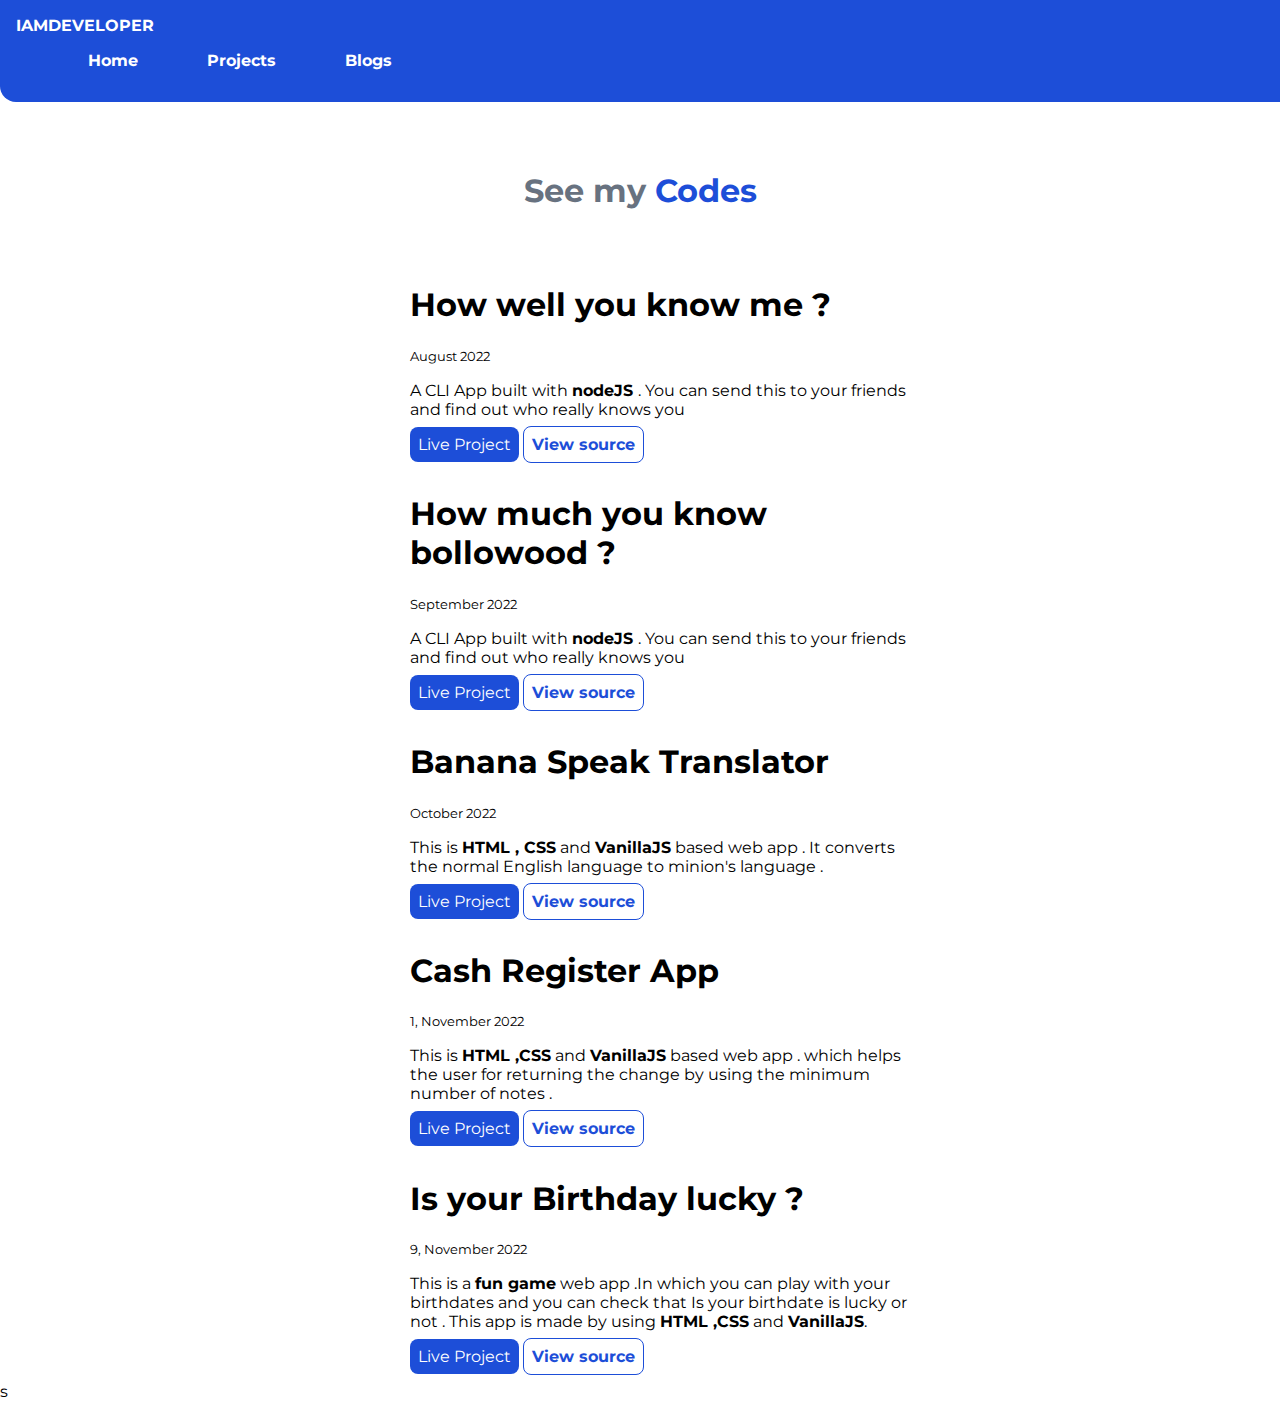
==== projects.html @ 6f053b3e "added 2 more projects" ====
<!DOCTYPE html>
<html lang="en">
<head>
    <meta charset="UTF-8">
    <meta http-equiv="X-UA-Compatible" content="IE=edge">
    <meta name="viewport" content="width=device-width, initial-scale=1.0">
    <link rel="stylesheet" href="/styles.css">
    <title>projects | adarsh balika </title>
</head>
<body>
    <nav class="navigation">
        <div class="nav-brand">IAMDEVELOPER</div>
        <ul class="List-non-bulleted nav pills">
            <li class="list-inline">
                <a class = "nav " href="\">Home</a>
            </li >
    
            <li class="list-inline">
                <a class = "nav link-active" href="/projects.html">Projects</a>
            </li >
    
            <li class="list-inline">
                <a class = "nav"  href="/blogs.html">Blogs</a>
            </li >
        </ul>
    </nav>
    

    <header class="hero">
        <h1 class="hero-heading">See my <span class="hero-highlight"> Codes </span></h1>
        </header>

        <ul class="List-non-bulleted">
            <li>
                <div class="container container-center">
                    <h1> How well you know me ? </h1>
                    <small> August 2022</small>
                    <p>A CLI App built with <strong> nodeJS </strong>. You can send this to your friends and find out who really knows you </p>
                    <a  class= "link primary-link" href="https://replit.com/@SangeetaKurmi/friend-quiz2#index.js">Live Project</a>
                    <a  class= "link secondary-link" href="https://github.com/1145308/friend-quiz2"> View source </a>
                </div>
            </li>
                 <br>
            <li>
                <div class="container container-center">
                    <h1> How much you know bollowood ? </h1>
                    <small> September 2022</small>
                    <p>A CLI App built with <strong> nodeJS </strong>. You can send this to your friends and find out who really knows you </p>
                    <a  class= "link primary-link" href="https://replit.com/@SangeetaKurmi/My-quiz#index.js">Live Project</a>
                    <a  class= "link secondary-link" href="https://github.com/1145308/My-quiz"> View source </a>
                </div>
            </li>
            <br>
            
            <li>
                <div class="container container-center">
                    <h1> Banana Speak Translator </h1>
                    <small> October 2022</small>
                    <p> This is <strong>HTML , CSS</strong> and <strong>VanillaJS</strong> based web
                     app . It converts the normal English language to minion's language .</p>
                    <a  class= "link primary-link" href="https://bananna-speak.netlify.app/">Live Project</a>
                    <a  class= "link secondary-link" href="https://github.com/1145308/Banana-speak"> View source </a>

                </div>
            </li>
            <br>

            <li>
                <div class="container container-center">
                    <h1> Cash Register App </h1>
                    <small> 1, November 2022</small>
                    <p>This is <strong>HTML ,CSS</strong> and <strong>VanillaJS</strong> based web app . 
                     which helps the user for returning the change by using the minimum number of notes . </p>
                    <a  class= "link primary-link" href="https://mark10-cash-register-site.netlify.app/">Live Project</a>
                    <a  class= "link secondary-link" href="https://github.com/1145308/cash-register"> View source </a>

                </div>
            </li>
            <br>

            <li>
                <div class="container container-center">
                    <h1> Is your Birthday lucky ? </h1>
                    <small>9, November 2022</small>
                    <p> This is a <strong>fun game</strong> web app .In which you can play with your 
                        birthdates and you can check that Is your birthdate is lucky or not .
                        This app is made by using <strong>HTML ,CSS</strong> and <strong>VanillaJS</strong>.</p>
                    <a  class= "link primary-link" href="https://mark-11-fun-game.netlify.app/">Live Project</a>
                    <a  class= "link secondary-link" href="https://github.com/1145308/mark-11-funGame"> View source </a>

                </div>
            </li>
            


            

            </ul>
</body>s
</html>
---- styles.css ----
/* body{
    color: black;
} */

@import url('https://fonts.googleapis.com/css2?family=Montserrat:ital,wght@1,400;1,700&display=swap');

body {
    font-family: 'Montserrat', sans-serif;
    margin: 0px;
}

:root{
   --primary-color: #1d4ed8;
   --grey-color : #687280;

}

hr{
    margin: 2rem 0rem;
}

/* @Container */

.container{
    padding-left: 1rem ;
    padding-right: 1rem;
}

.container-center{
    margin: auto;
    max-width: 500px;
}


/* @Links */

.link {
    padding: 0.5rem;
    text-decoration: none;
}

.primary-link{
    background-color:  var(--primary-color);
    border-radius: 0.5rem;
    color: white;

}

.secondary-link{
    color: var(--primary-color);
    border-radius: 0.5rem ;
    border: 1px solid var(--primary-color);
    font-weight: bolder;
}

/* @Lists */

.List-non-bulleted{

    list-style: none;

}

.list-inline{
    display: inline;
    padding: 2rem ;
    color: #1d4ed8;
}

/* Navigation */

.navigation {
    background-color: var(--primary-color);
    color: white;
    padding: 1rem;
    border-bottom-left-radius: 1rem;
}

.nav-brand{
    font-weight: bold;
}

/* .navigation .nav pills{
 text-align: right;
} */

.navigation .nav{
    text-decoration: none;
    color: white;
    font-weight: bold;
    
}

/* image */

.hero{
    
    padding: 2rem;
}
.hero-img{
    max-width: 450px;
    display: block;
    margin: auto;
    
}

.hero .hero-heading{
    text-align: center;
    padding-top: 1rem;
    color: var(--grey-color)
    
}

.hero-heading .hero-highlight{
color: var(--primary-color);
}

/* section */

.section{
    padding: 2rem;
}

.section h2{
    text-align: center;
}

.sect{
    background-color: #faf7f2;
}

/* footer */

.footer{
    background-color: var(--primary-color);
    padding: 2rem 1rem;
    text-align: center;
    color: white;
    border-top-right-radius: 1rem;
}

.footer .link{
    color: white;
}

.footer ul{
    padding-inline-start: 0px;
}
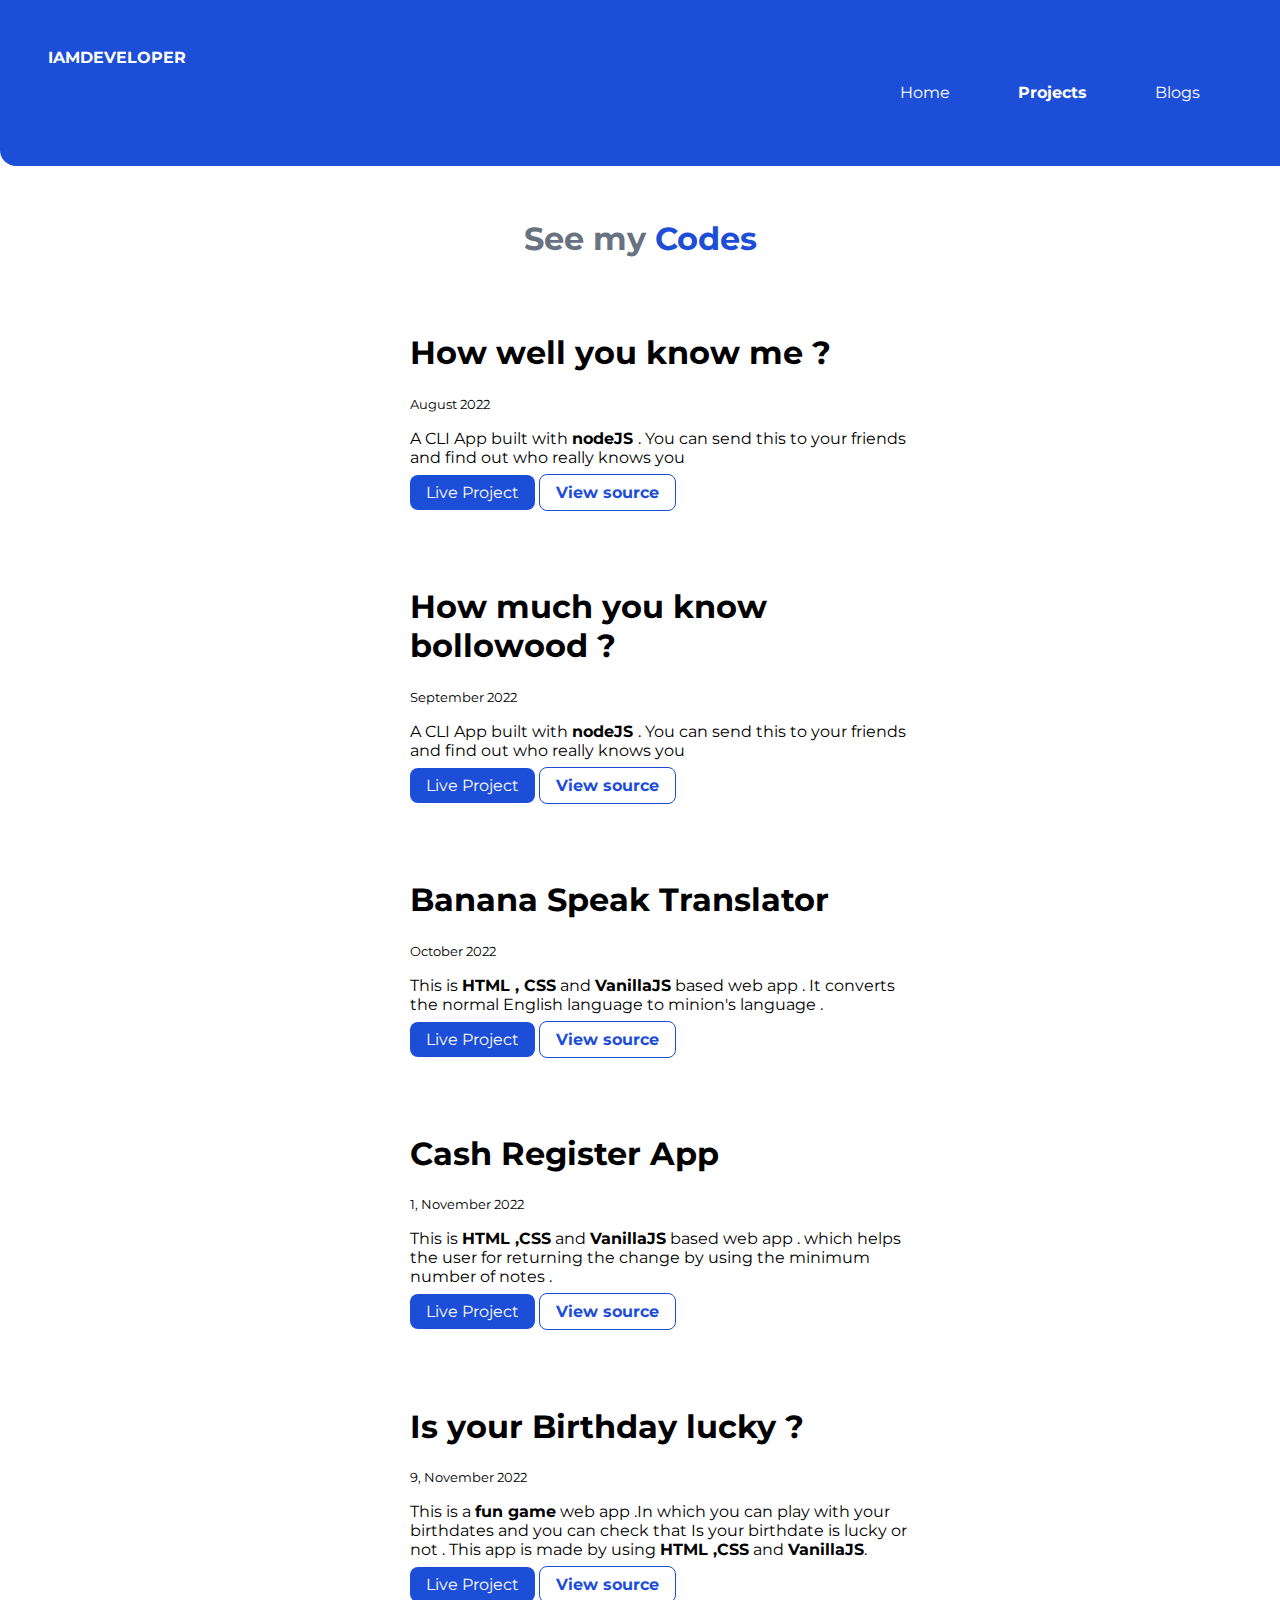
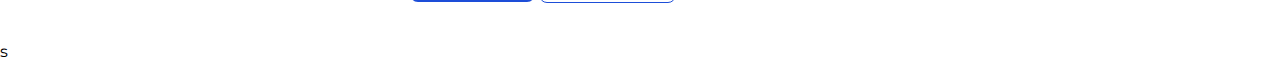
==== commit ace8c0d1: "fixed some changes" ====
--- a/projects.html
+++ b/projects.html
@@ -40,7 +40,7 @@
                     <a  class= "link secondary-link" href="https://github.com/1145308/friend-quiz2"> View source </a>
                 </div>
             </li>
-                 <br>
+                 
             <li>
                 <div class="container container-center">
                     <h1> How much you know bollowood ? </h1>
@@ -50,7 +50,7 @@
                     <a  class= "link secondary-link" href="https://github.com/1145308/My-quiz"> View source </a>
                 </div>
             </li>
-            <br>
+            
             
             <li>
                 <div class="container container-center">
@@ -63,7 +63,7 @@
 
                 </div>
             </li>
-            <br>
+            
 
             <li>
                 <div class="container container-center">
@@ -76,7 +76,7 @@
 
                 </div>
             </li>
-            <br>
+            
 
             <li>
                 <div class="container container-center">
--- a/styles.css
+++ b/styles.css
@@ -24,6 +24,8 @@
 .container{
     padding-left: 1rem ;
     padding-right: 1rem;
+    padding: 2rem;
+    
 }
 
 .container-center{
@@ -31,12 +33,18 @@
     max-width: 500px;
 }
 
+.text{
+text-align: center;
+}
 
 /* @Links */
 
 .link {
-    padding: 0.5rem;
+    padding: 0.5rem 1rem;
     text-decoration: none;
+    /* margin-top: 1rem;
+    margin-bottom: 1rem; */
+        
 }
 
 .primary-link{
@@ -72,7 +80,7 @@
 .navigation {
     background-color: var(--primary-color);
     color: white;
-    padding: 1rem;
+    padding: 3rem;
     border-bottom-left-radius: 1rem;
 }
 
@@ -80,22 +88,23 @@
     font-weight: bold;
 }
 
-/* .navigation .nav pills{
+.navigation .nav {
  text-align: right;
-} */
+ text-decoration: none;
+ color: white;
+ 
+ 
+}
 
-.navigation .nav{
-    text-decoration: none;
-    color: white;
-    font-weight: bold;
-    
+.navigation .link-active{
+font-weight: bold;
 }
 
 /* image */
 
 .hero{
-    
-    padding: 2rem;
+    /* padding: 1rem; */
+    padding-top: 1rem;
 }
 .hero-img{
     max-width: 450px;
@@ -118,7 +127,8 @@
 /* section */
 
 .section{
-    padding: 2rem;
+    padding: 3rem;
+    
 }
 
 .section h2{
@@ -126,7 +136,7 @@
 }
 
 .sect{
-    background-color: #faf7f2;
+    background-color: #ececea;
 }
 
 /* footer */
@@ -142,6 +152,11 @@
 .footer .link{
     color: white;
 }
+.footer .footer-header{
+    font-weight: bold;
+    font-size: large;
+    color: #faf7f2;
+ }
 
 .footer ul{
     padding-inline-start: 0px;
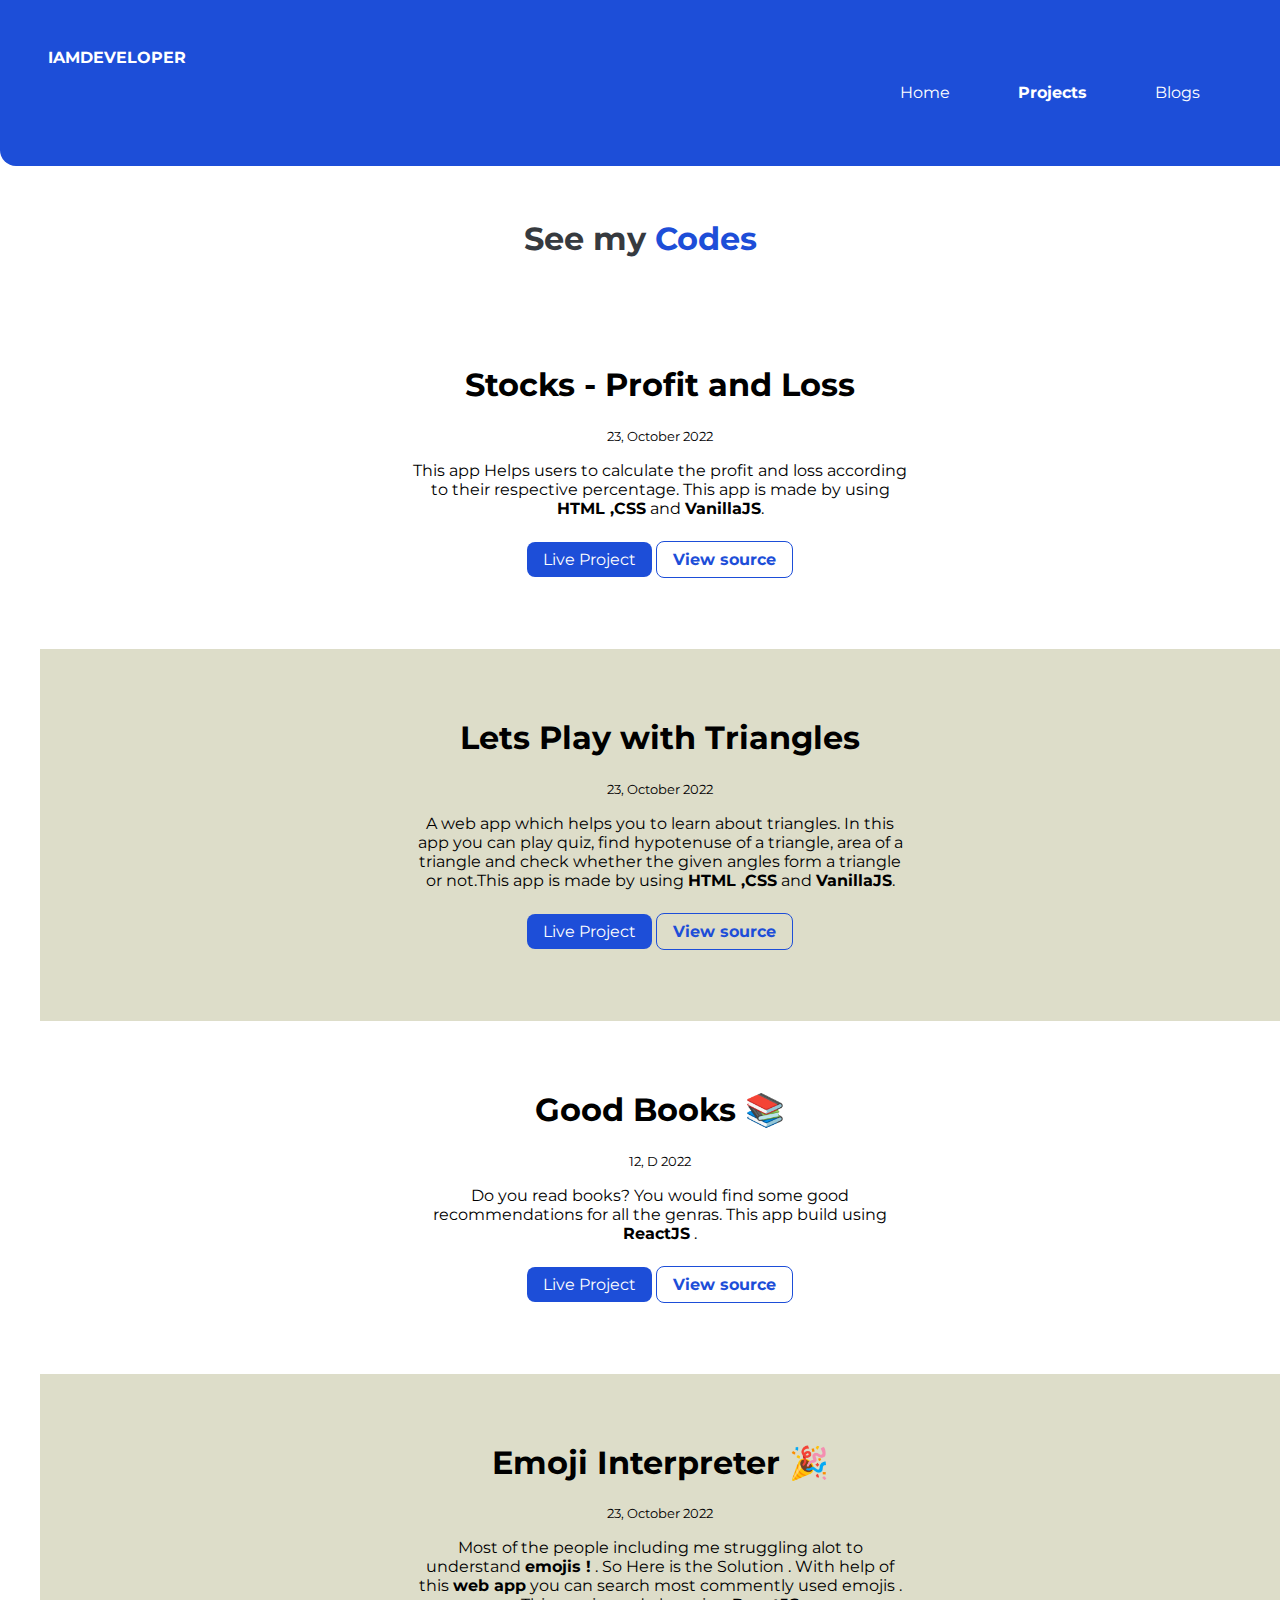
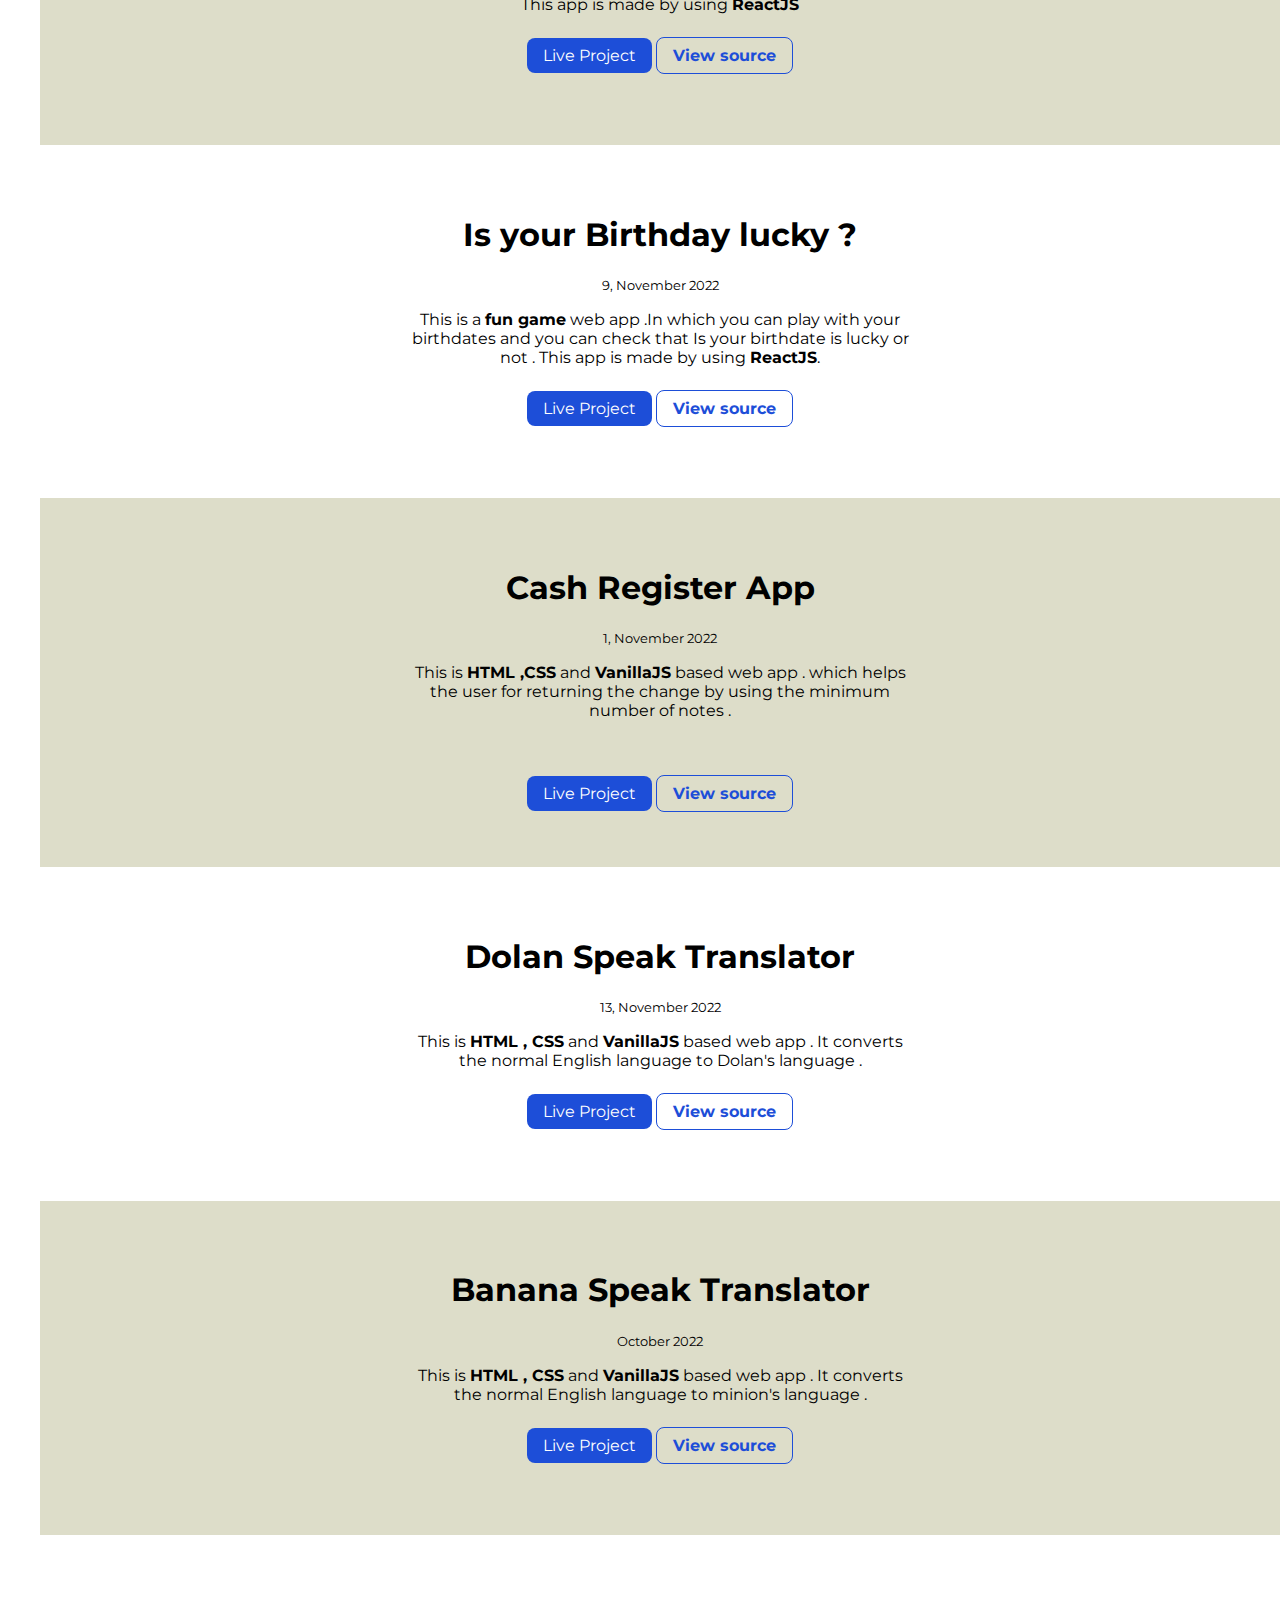
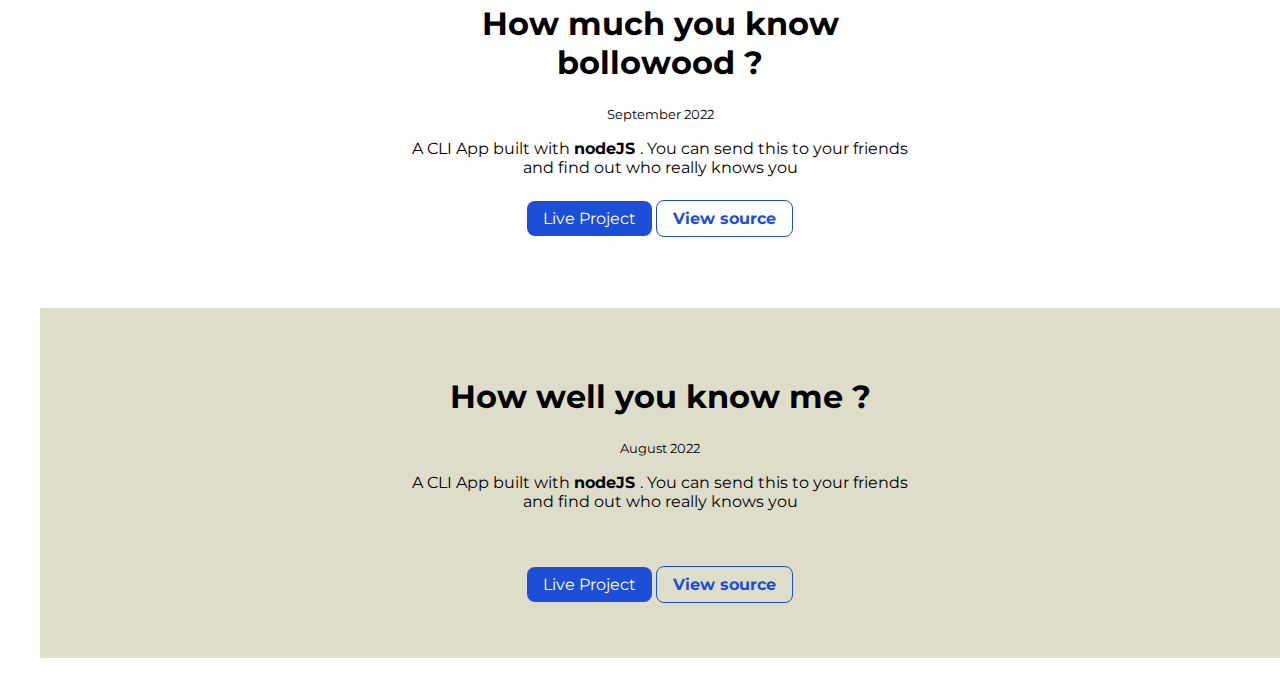
==== commit 36186f99: "added new projects" ====
--- a/projects.html
+++ b/projects.html
@@ -28,73 +28,142 @@
 
     <header class="hero">
         <h1 class="hero-heading">See my <span class="hero-highlight"> Codes </span></h1>
-        </header>
+    </header>
 
-        <ul class="List-non-bulleted">
-            <li>
-                <div class="container container-center">
-                    <h1> How well you know me ? </h1>
-                    <small> August 2022</small>
-                    <p>A CLI App built with <strong> nodeJS </strong>. You can send this to your friends and find out who really knows you </p>
-                    <a  class= "link primary-link" href="https://replit.com/@SangeetaKurmi/friend-quiz2#index.js">Live Project</a>
-                    <a  class= "link secondary-link" href="https://github.com/1145308/friend-quiz2"> View source </a>
+        <ul  class="List-non-bulleted hero">
+            
+            <li class="section ">
+                <div id="box" class="container container-center">
+                    <h1>Stocks - Profit and Loss</h1>
+                    <small>23, October 2022</small>
+                    <p>This app Helps users to calculate the profit and loss according to their respective percentage. 
+                    This app is made by using <strong>HTML ,CSS</strong> and <strong>VanillaJS</strong>.</p>
+                    <p id="link-box">
+                    <a  class= "link primary-link" href="https://stocks-loss-gain.netlify.app/">Live Project</a>
+                    <a  class= "link secondary-link" href="https://github.com/1145308/mark-14-Profit-Loss"> View source </a>
+                </p>
+                </div>
+            </li>  
+
+            <li class="section sect">
+                <div id="box" class="container container-center">
+                    <h1> Lets Play with Triangles </h1>
+                    <small>23, October 2022</small>
+                    <p> A web app which helps you to learn about triangles. In this app you can play quiz, find hypotenuse of a triangle, 
+                        area of a triangle and check whether the given angles form a triangle or not.This app is made by using 
+                        <strong>HTML ,CSS</strong> and <strong>VanillaJS</strong>.</p>
+                    <p id="link-box">
+                    <a  class= "link primary-link" href="https://stocks-loss-gain.netlify.app/">Live Project</a>
+                    <a  class= "link secondary-link" href="https://github.com/1145308/mark-14-Profit-Loss"> View source </a>
+                    </p>
+
+                </div>
+            </li>  
+
+            <li class="section ">
+                <div id="box" class="container container-center">
+                    <h1> Good Books 📚 </h1>
+                    <small>12, D 2022</small>
+                    <p>Do you read books? You would find some good recommendations for all the genras. This app build using <strong>ReactJS</strong> .
+                    <p id="link-box">
+                    <a  class= "link primary-link" href="https://vkr1uz.csb.app/">Live Project</a>
+                    <a  class= "link secondary-link" href="https://github.com/1145308/mark-9-GoodBooks"> View source </a>
+                </p>
+                </div>
+            </li>  
+
+
+            <li class="section sect">
+                <div id="box" class="container container-center">
+                    <h1> Emoji Interpreter 🎉 </h1>
+                    <small>23, October 2022</small>
+                    <p> Most of the people including me struggling alot to understand <strong>emojis !</strong> . So Here is the Solution .
+                        With help of this <strong>web app</strong> you can search most commently used emojis . This app is made by using <strong>ReactJS</strong> 
+                        <p id="link-box">
+                    <a  class= "link primary-link" href="https://csb-nebq36.netlify.app/">Live Project</a>
+                    <a  class= "link secondary-link" href="\"> View source </a>
+                </p>
+                </div>
+            </li>  
+        
+            <li class="section">
+                <div id="box"  class="container container-center">
+                    <h1> Is your Birthday lucky ? </h1>
+                    <small>9, November 2022</small>
+                    <p> This is a <strong>fun game</strong> web app .In which you can play with your 
+                        birthdates and you can check that Is your birthdate is lucky or not .
+                        This app is made by using <strong>ReactJS</strong>.</p>
+                        <p id="link-box">
+                    <a  class= "link primary-link" href="https://mark-11-fun-game.netlify.app/">Live Project</a>
+                    <a  class= "link secondary-link" href="https://github.com/1145308/mark-11-funGame"> View source </a>
+                </p>
                 </div>
             </li>
-                 
-            <li>
-                <div class="container container-center">
-                    <h1> How much you know bollowood ? </h1>
-                    <small> September 2022</small>
-                    <p>A CLI App built with <strong> nodeJS </strong>. You can send this to your friends and find out who really knows you </p>
-                    <a  class= "link primary-link" href="https://replit.com/@SangeetaKurmi/My-quiz#index.js">Live Project</a>
-                    <a  class= "link secondary-link" href="https://github.com/1145308/My-quiz"> View source </a>
+
+            <li class="section sect">
+                <div id="box" class="container container-center">
+                    <h1> Cash Register App </h1>
+                    <small> 1, November 2022</small>
+                    <p>This is <strong>HTML ,CSS</strong> and <strong>VanillaJS</strong> based web app . 
+                     which helps the user for returning the change by using the minimum number of notes . </p>
+                     <p id="link-box"></p>
+                    <a  class= "link primary-link" href="https://mark10-cash-register-site.netlify.app/">Live Project</a>
+                    <a  class= "link secondary-link" href="https://github.com/1145308/cash-register"> View source </a>
+                </p>
                 </div>
             </li>
-            
-            
-            <li>
-                <div class="container container-center">
+
+
+            <li class="section"> 
+                <div id="box"  class="container container-center ">
+                    <h1> Dolan Speak Translator </h1>
+                    <small>13, November 2022</small>
+                    <p> This is <strong>HTML , CSS</strong> and <strong>VanillaJS</strong> based web
+                     app . It converts the normal English language to Dolan's language .</p>
+                     <p id="link-box">
+                    <a  class= "link primary-link" href="https://mark-7-dolan-translator.netlify.app/">Live Project</a>
+                    <a  class= "link secondary-link" href="https://github.com/1145308/Mark-7-Neogcamp"> View source </a>
+                </p>
+                </div>
+            </li>
+
+            <li class="section sect">
+                <div id="box" class="container container-center">
                     <h1> Banana Speak Translator </h1>
                     <small> October 2022</small>
                     <p> This is <strong>HTML , CSS</strong> and <strong>VanillaJS</strong> based web
                      app . It converts the normal English language to minion's language .</p>
+                     <p id="link-box">
                     <a  class= "link primary-link" href="https://bananna-speak.netlify.app/">Live Project</a>
                     <a  class= "link secondary-link" href="https://github.com/1145308/Banana-speak"> View source </a>
-
+                </p>
                 </div>
             </li>
-            
 
-            <li>
-                <div class="container container-center">
-                    <h1> Cash Register App </h1>
-                    <small> 1, November 2022</small>
-                    <p>This is <strong>HTML ,CSS</strong> and <strong>VanillaJS</strong> based web app . 
-                     which helps the user for returning the change by using the minimum number of notes . </p>
-                    <a  class= "link primary-link" href="https://mark10-cash-register-site.netlify.app/">Live Project</a>
-                    <a  class= "link secondary-link" href="https://github.com/1145308/cash-register"> View source </a>
-
+            <li class="section">
+                <div id="box" class="container container-center ">
+                    <h1 > How much you know bollowood ? </h1>
+                    <small> September 2022</small>
+                    <p>A CLI App built with <strong> nodeJS </strong>. You can send this to your friends and find out who really knows you </p>
+                    <p id="link-box">
+                    <a  class= "link primary-link" href="https://replit.com/@SangeetaKurmi/My-quiz#index.js">Live Project</a>
+                    <a  class= "link secondary-link" href="https://github.com/1145308/My-quiz"> View source </a>
+                </p>
                 </div>
             </li>
-            
-
-            <li>
-                <div class="container container-center">
-                    <h1> Is your Birthday lucky ? </h1>
-                    <small>9, November 2022</small>
-                    <p> This is a <strong>fun game</strong> web app .In which you can play with your 
-                        birthdates and you can check that Is your birthdate is lucky or not .
-                        This app is made by using <strong>HTML ,CSS</strong> and <strong>VanillaJS</strong>.</p>
-                    <a  class= "link primary-link" href="https://mark-11-fun-game.netlify.app/">Live Project</a>
-                    <a  class= "link secondary-link" href="https://github.com/1145308/mark-11-funGame"> View source </a>
-
+        
+            <li class="section sect">
+                <div id="box" class="container container-center ">
+                    <h1> How well you know me ? </h1>
+                    <small> August 2022</small>
+                    <p>A CLI App built with <strong> nodeJS </strong>. You can send this to your friends and find out who really knows you </p>
+                    <p id="link-box"></p>
+                    <a  class= "link primary-link" href="https://replit.com/@SangeetaKurmi/friend-quiz2#index.js">Live Project</a>
+                    <a  class= "link secondary-link" href="https://github.com/1145308/friend-quiz2"> View source </a>
+                </p>
                 </div>
             </li>
-            
-
-
-            
-
+        
             </ul>
-</body>s
+</body>
 </html>--- a/styles.css
+++ b/styles.css
@@ -11,7 +11,7 @@
 
 :root{
    --primary-color: #1d4ed8;
-   --grey-color : #687280;
+   --grey-color : #363a3f;
 
 }
 
@@ -24,17 +24,14 @@
 .container{
     padding-left: 1rem ;
     padding-right: 1rem;
-    padding: 2rem;
+    /* padding: 2rem; */
     
 }
 
 .container-center{
     margin: auto;
     max-width: 500px;
-}
-
-.text{
-text-align: center;
+    text-align: center;
 }
 
 /* @Links */
@@ -60,6 +57,18 @@
     border: 1px solid var(--primary-color);
     font-weight: bolder;
 }
+
+.text{
+    text-align: center;
+    padding: 1rem;
+    /* padding-bottom: 1rem; */
+    }
+
+
+#link-box{
+  padding: 1rem;
+}
+
 
 /* @Lists */
 
@@ -127,7 +136,7 @@
 /* section */
 
 .section{
-    padding: 3rem;
+    padding: 2rem;
     
 }
 
@@ -136,7 +145,8 @@
 }
 
 .sect{
-    background-color: #ececea;
+    background-color: #ddddc9;
+    
 }
 
 /* footer */
@@ -160,4 +170,17 @@
 
 .footer ul{
     padding-inline-start: 0px;
+}
+
+/* project */
+
+#box{
+    padding: 1rem;
+}
+
+
+
+.part{
+    background-color: #ddddc9;
+    max-width: 200%;
 }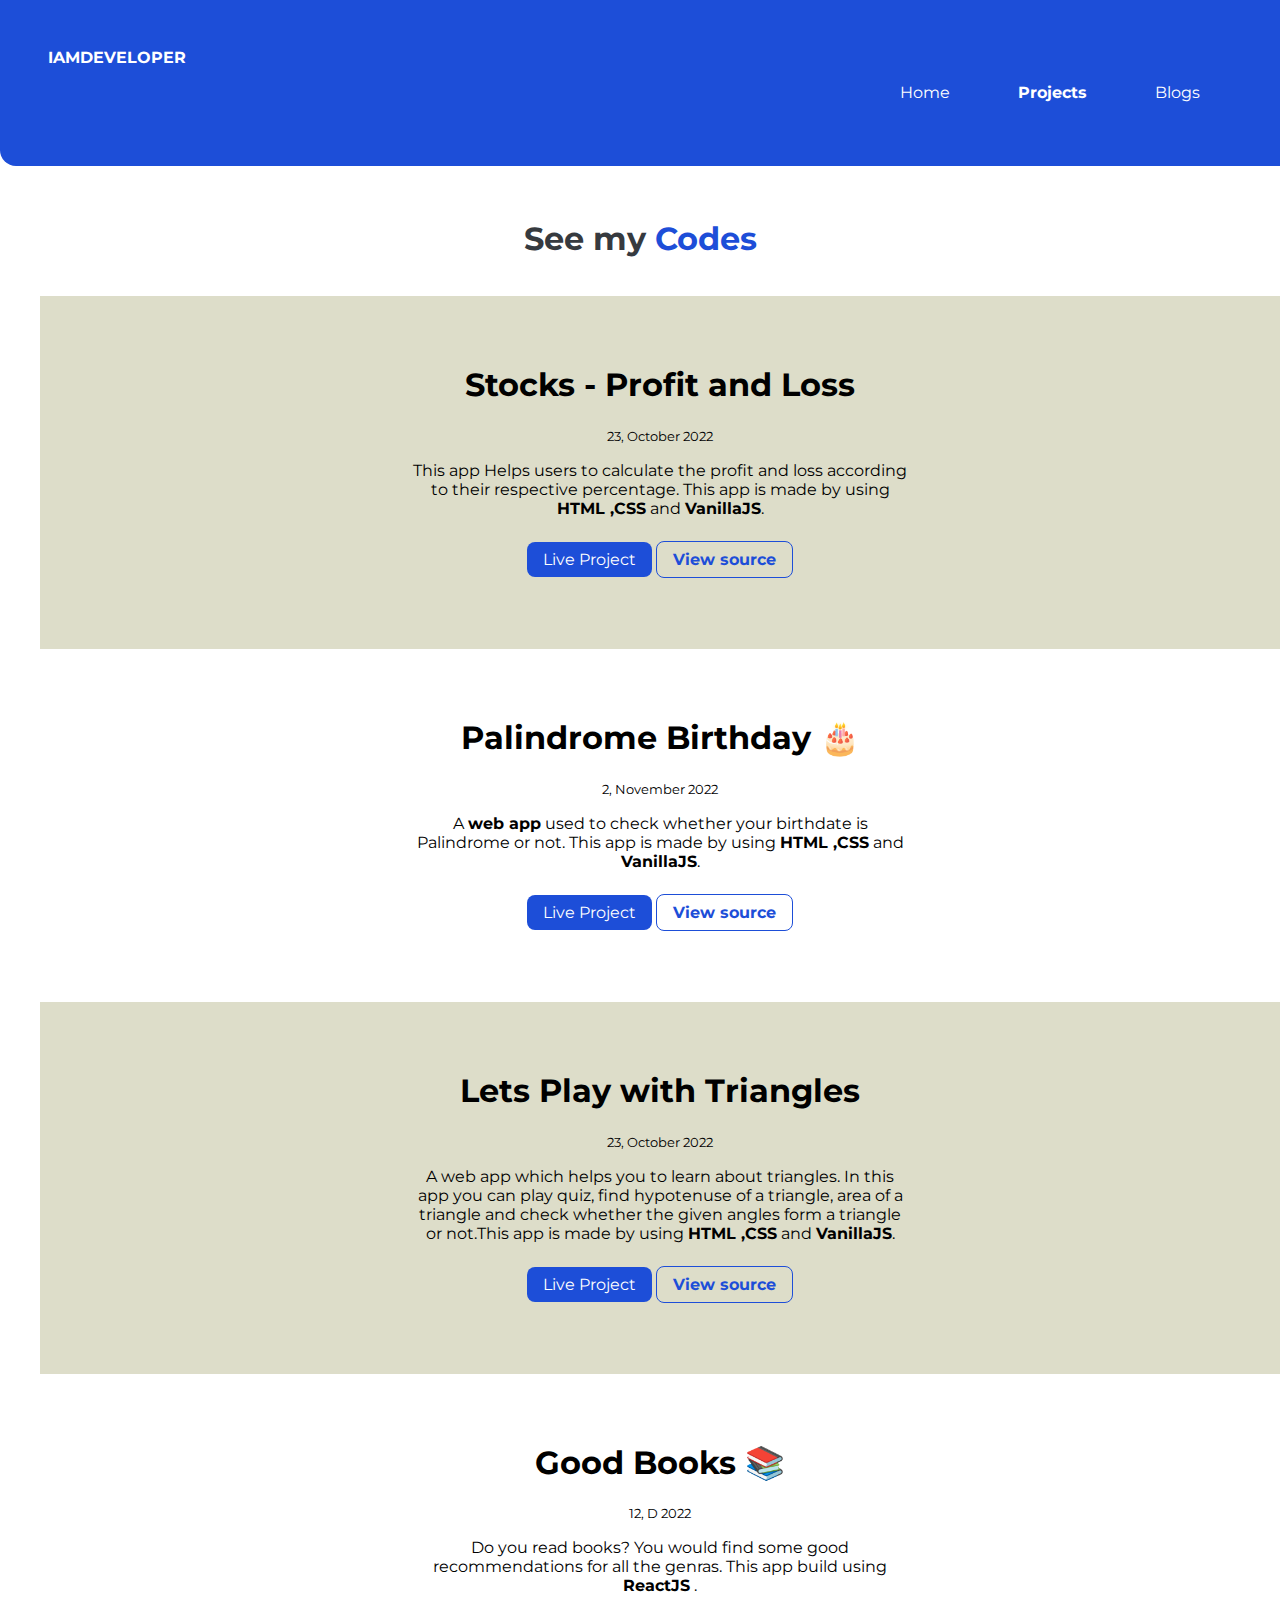
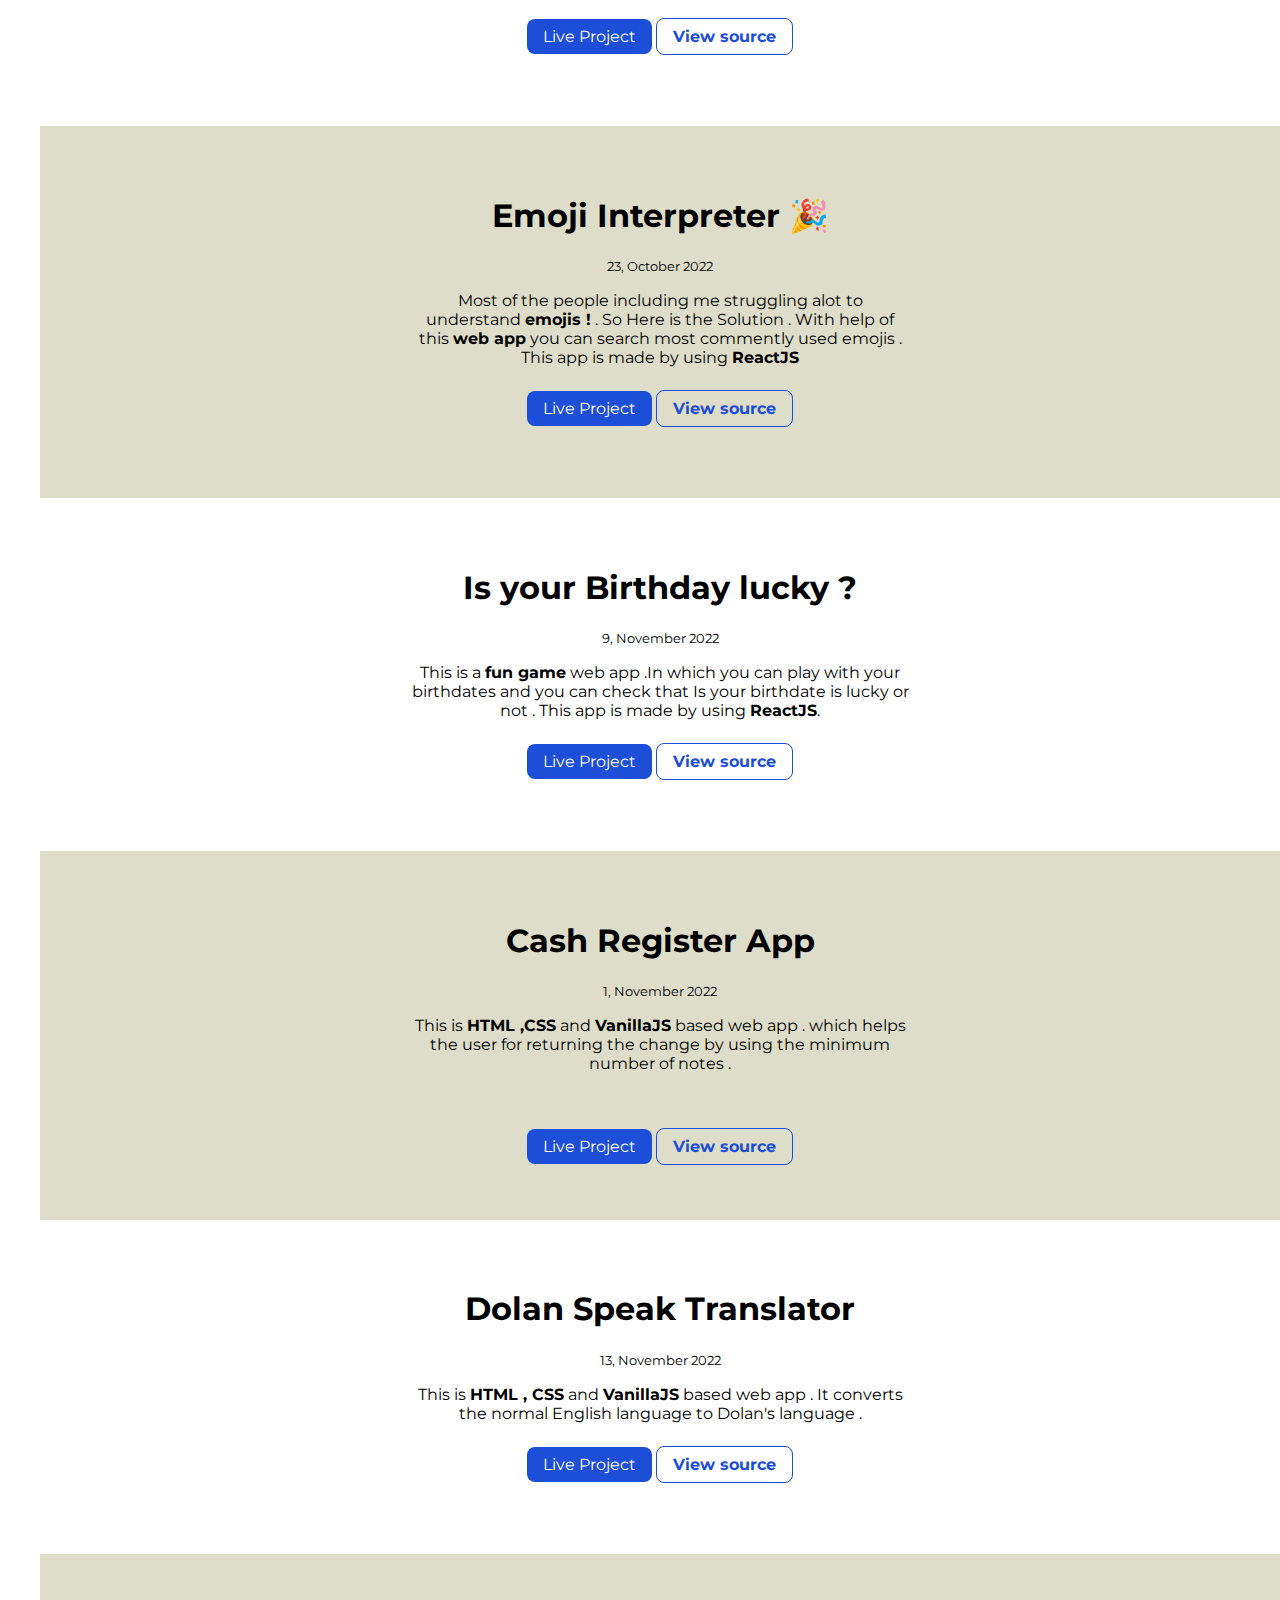
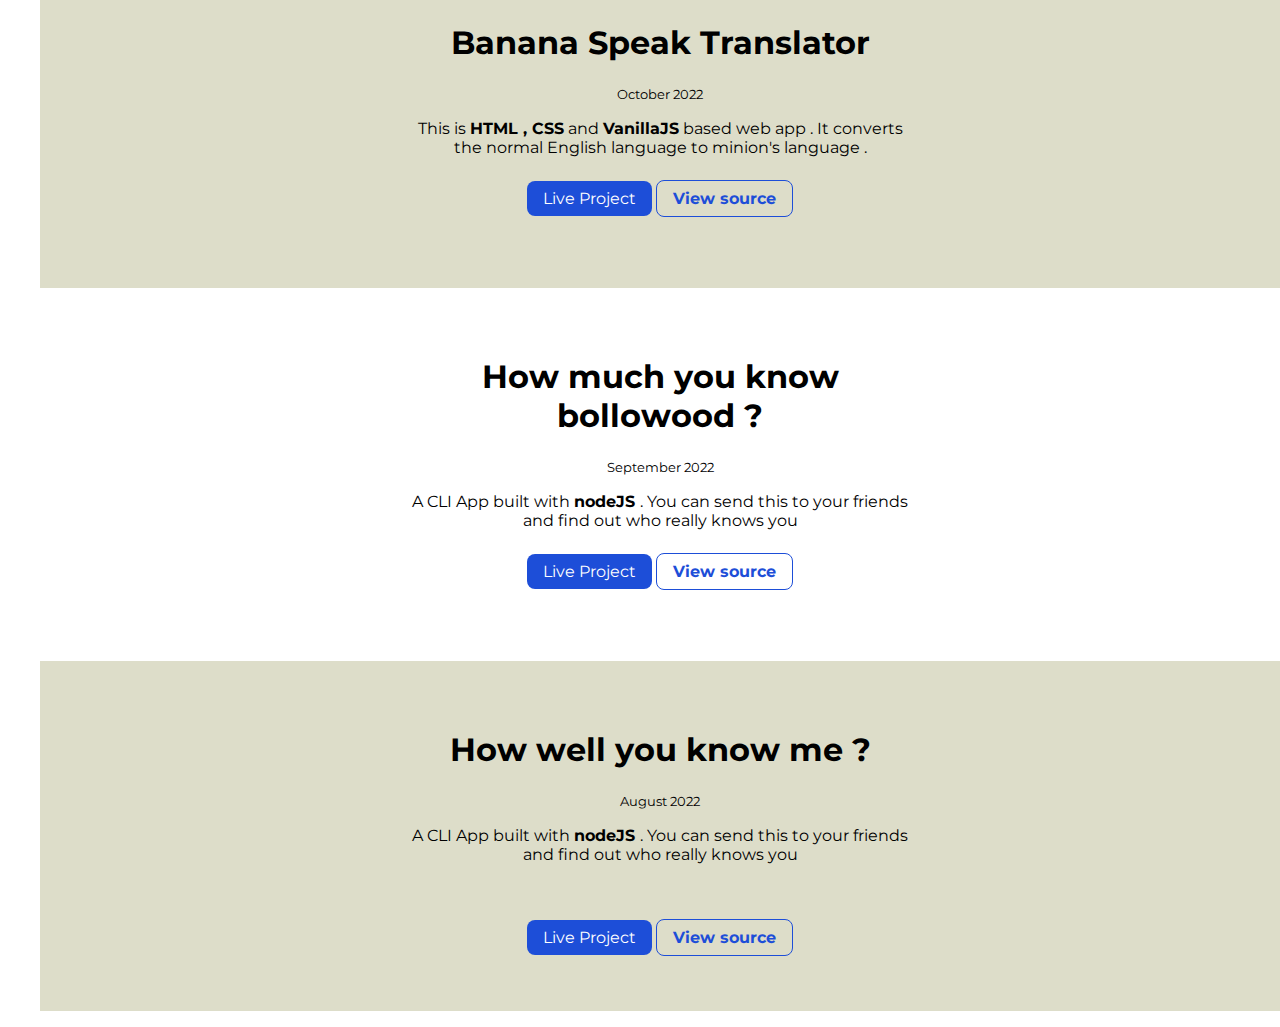
==== commit aa649616: "added more projects" ====
--- a/projects.html
+++ b/projects.html
@@ -32,7 +32,7 @@
 
         <ul  class="List-non-bulleted hero">
             
-            <li class="section ">
+            <li class="section sect">
                 <div id="box" class="container container-center">
                     <h1>Stocks - Profit and Loss</h1>
                     <small>23, October 2022</small>
@@ -45,6 +45,21 @@
                 </div>
             </li>  
 
+
+            <li class="section ">
+                <div id="box" class="container container-center">
+                    <h1>Palindrome Birthday 🎂</h1>
+                    <small>2, November 2022</small>
+                    <p>A <strong>web app</strong> used to check whether your birthdate is Palindrome or not.
+                    This app is made by using <strong>HTML ,CSS</strong> and <strong>VanillaJS</strong>.</p>
+                    <p id="link-box">
+                    <a  class= "link primary-link" href="https://mark-13-palindrome-birthdate.netlify.app/">Live Project</a>
+                    <a  class= "link secondary-link" href="https://github.com/1145308/mark-13-Neogcamp"> View source </a>
+                </p>
+                </div>
+            </li>  
+
+
             <li class="section sect">
                 <div id="box" class="container container-center">
                     <h1> Lets Play with Triangles </h1>
@@ -53,8 +68,8 @@
                         area of a triangle and check whether the given angles form a triangle or not.This app is made by using 
                         <strong>HTML ,CSS</strong> and <strong>VanillaJS</strong>.</p>
                     <p id="link-box">
-                    <a  class= "link primary-link" href="https://stocks-loss-gain.netlify.app/">Live Project</a>
-                    <a  class= "link secondary-link" href="https://github.com/1145308/mark-14-Profit-Loss"> View source </a>
+                    <a  class= "link primary-link" href="https://traingles-mark-12.netlify.app/">Live Project</a>
+                    <a  class= "link secondary-link" href="https://github.com/1145308/mark-12-funWithTriangles"> View source </a>
                     </p>
 
                 </div>
@@ -81,7 +96,7 @@
                         With help of this <strong>web app</strong> you can search most commently used emojis . This app is made by using <strong>ReactJS</strong> 
                         <p id="link-box">
                     <a  class= "link primary-link" href="https://csb-nebq36.netlify.app/">Live Project</a>
-                    <a  class= "link secondary-link" href="\"> View source </a>
+                    <a  class= "link secondary-link" href="https://github.com/1145308/emoji_interpreter-mark-6"> View source </a>
                 </p>
                 </div>
             </li>  
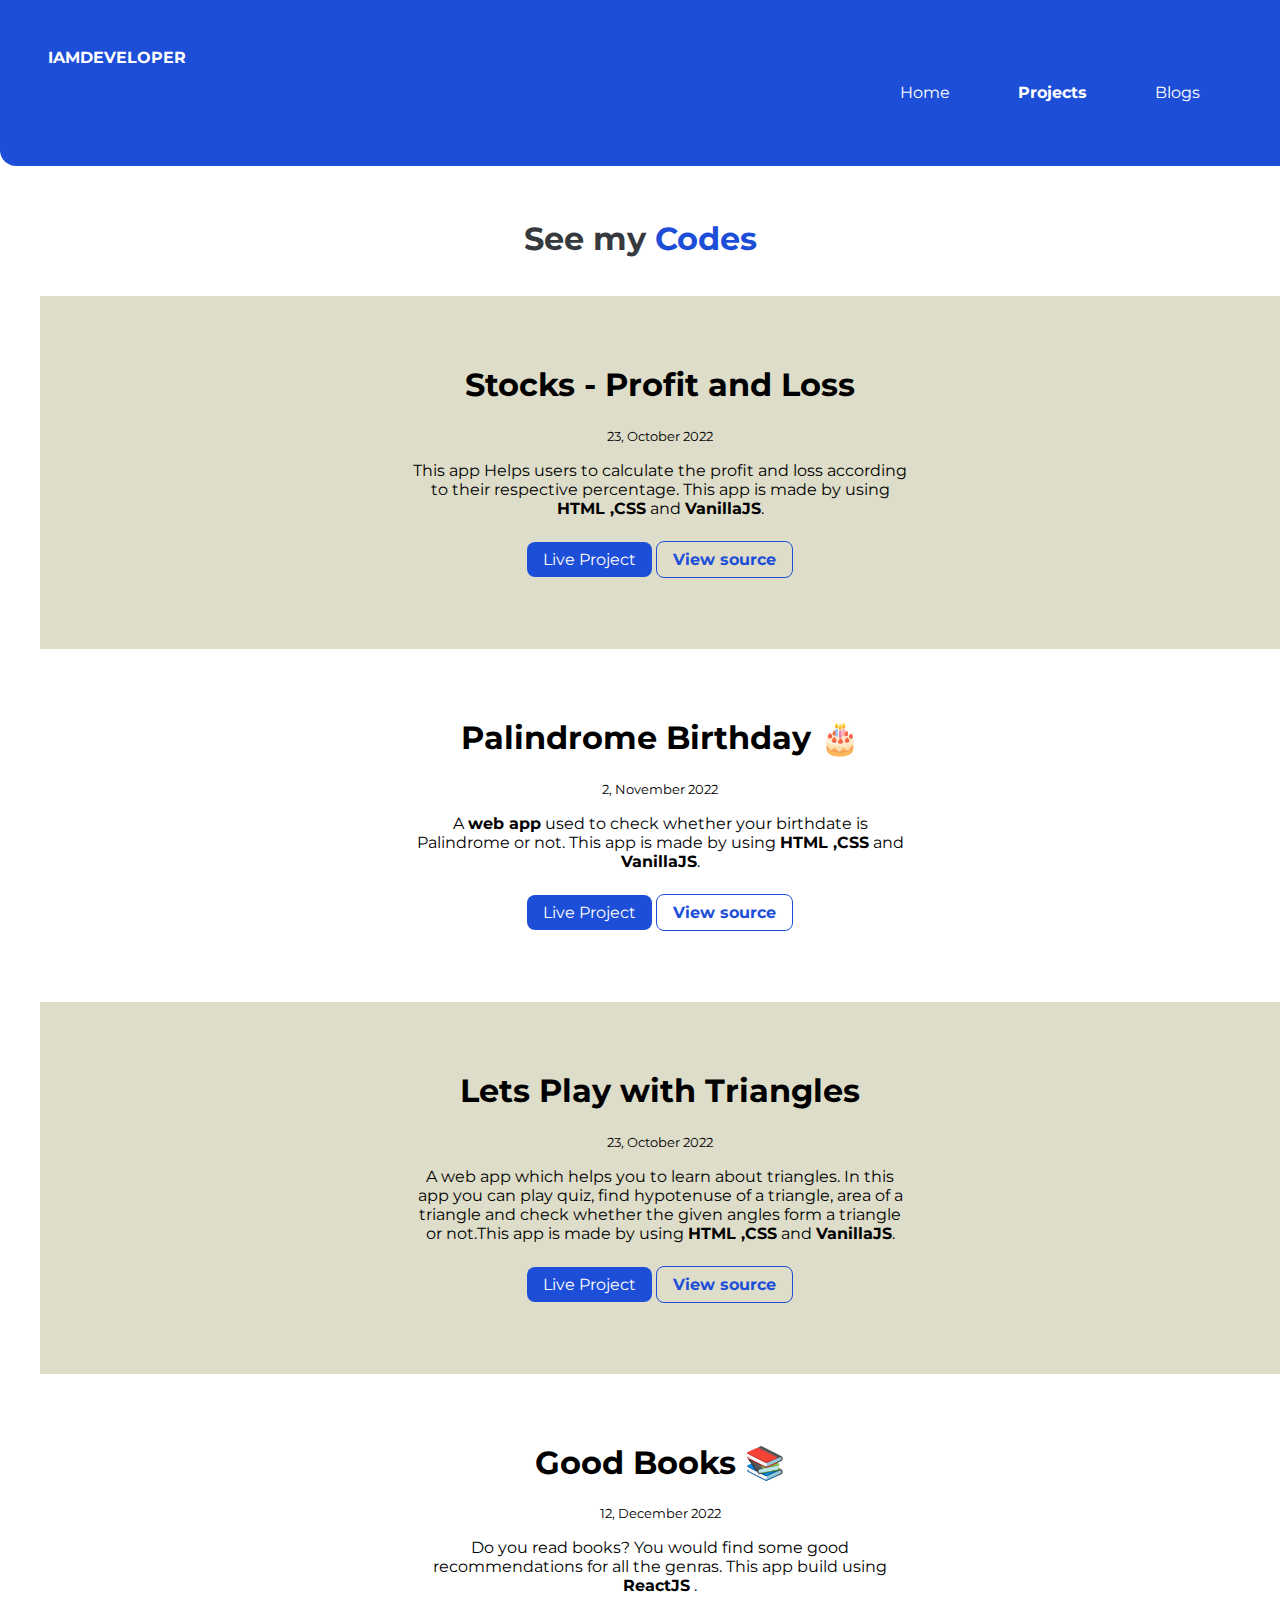
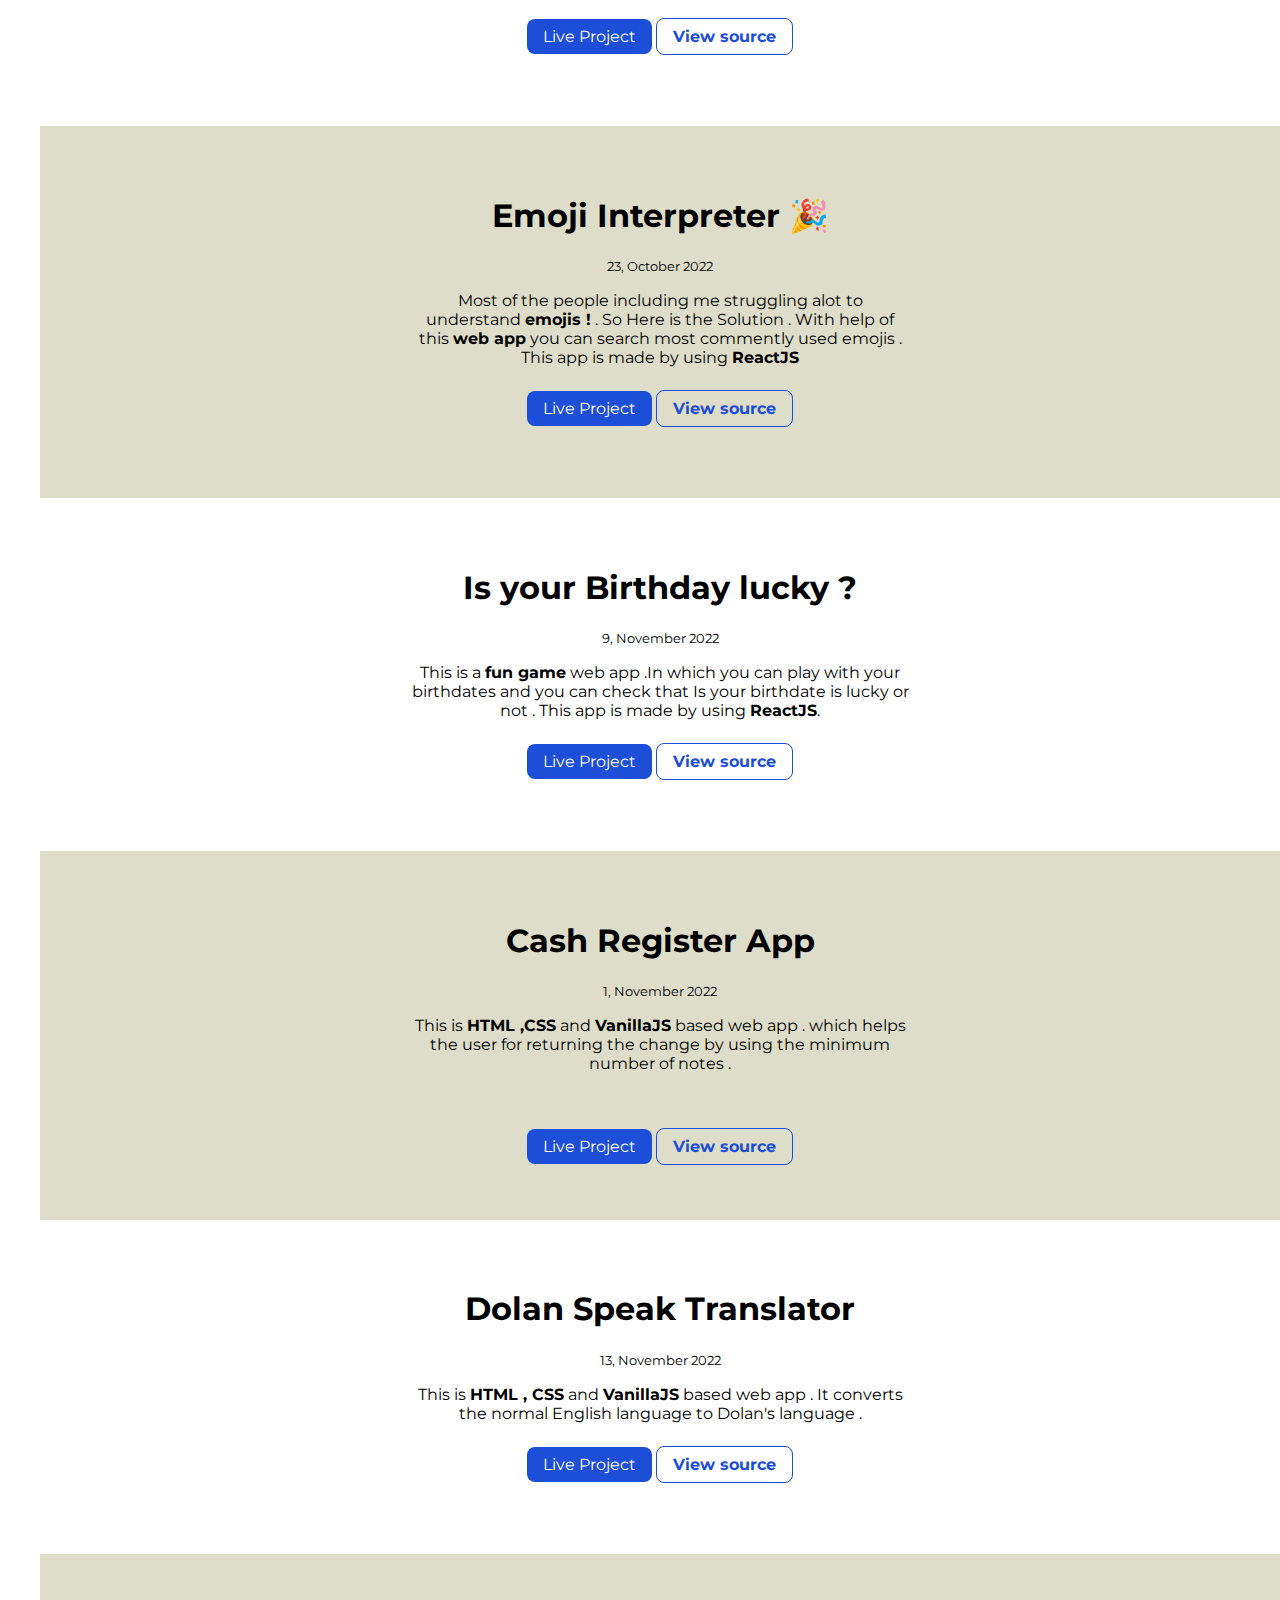
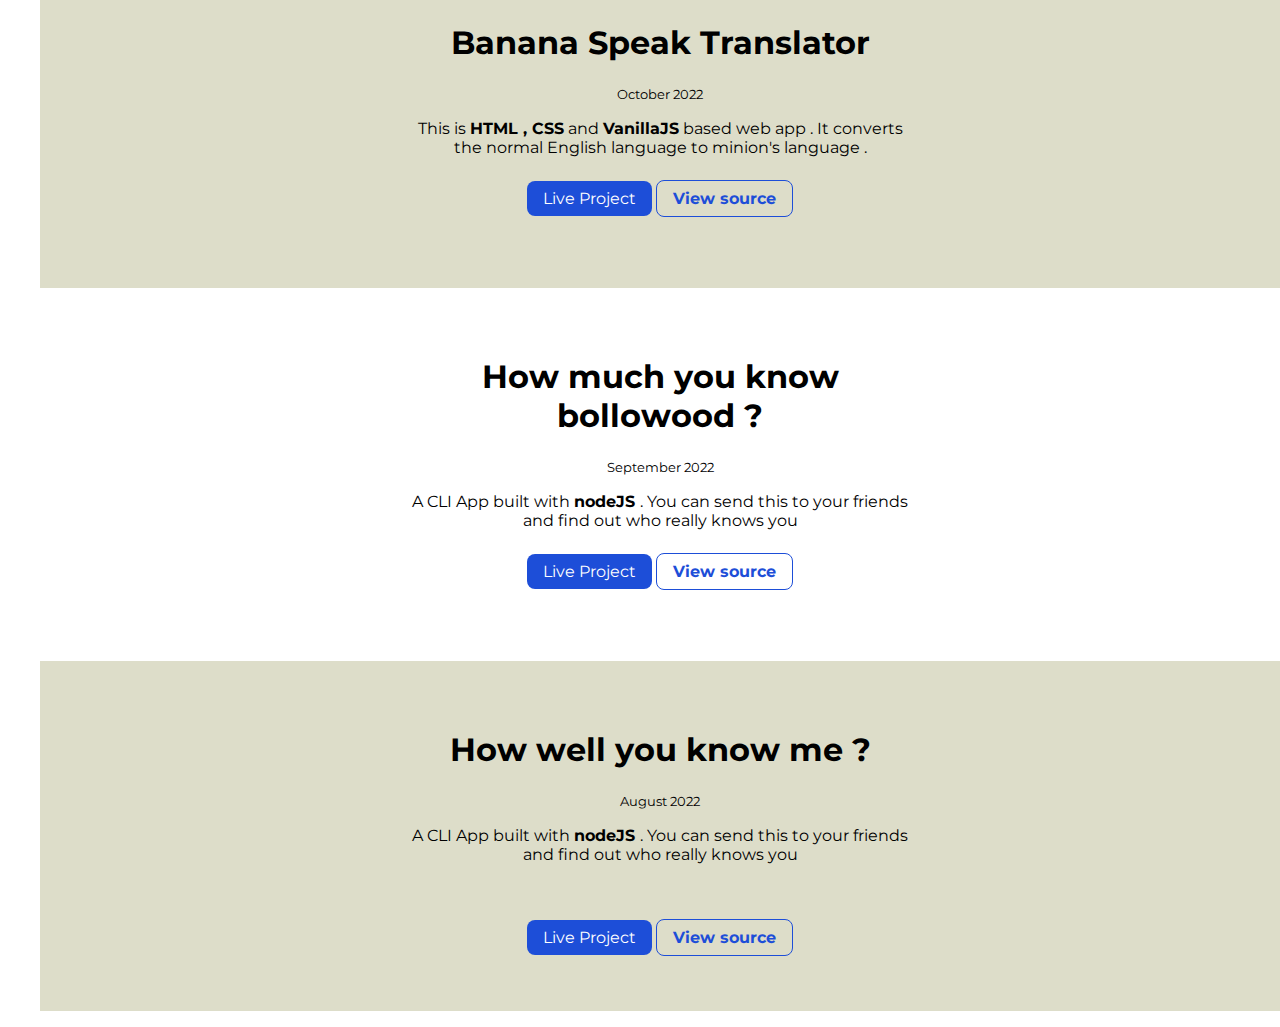
==== commit d6aa36cd: "updated projects" ====
--- a/projects.html
+++ b/projects.html
@@ -68,7 +68,7 @@
                         area of a triangle and check whether the given angles form a triangle or not.This app is made by using 
                         <strong>HTML ,CSS</strong> and <strong>VanillaJS</strong>.</p>
                     <p id="link-box">
-                    <a  class= "link primary-link" href="https://traingles-mark-12.netlify.app/">Live Project</a>
+                    <a  class= "link primary-link" href="https://mark-12-learn-traingles.netlify.app/">Live Project</a>
                     <a  class= "link secondary-link" href="https://github.com/1145308/mark-12-funWithTriangles"> View source </a>
                     </p>
 
@@ -78,7 +78,7 @@
             <li class="section ">
                 <div id="box" class="container container-center">
                     <h1> Good Books 📚 </h1>
-                    <small>12, D 2022</small>
+                    <small>12, December 2022</small>
                     <p>Do you read books? You would find some good recommendations for all the genras. This app build using <strong>ReactJS</strong> .
                     <p id="link-box">
                     <a  class= "link primary-link" href="https://vkr1uz.csb.app/">Live Project</a>
@@ -161,7 +161,7 @@
                     <small> September 2022</small>
                     <p>A CLI App built with <strong> nodeJS </strong>. You can send this to your friends and find out who really knows you </p>
                     <p id="link-box">
-                    <a  class= "link primary-link" href="https://replit.com/@SangeetaKurmi/My-quiz#index.js">Live Project</a>
+                    <a  class= "link primary-link" href="https://replit.com/@SangeetaKurmi/My-quiz?embed=1&output=1">Live Project</a>
                     <a  class= "link secondary-link" href="https://github.com/1145308/My-quiz"> View source </a>
                 </p>
                 </div>
@@ -173,7 +173,7 @@
                     <small> August 2022</small>
                     <p>A CLI App built with <strong> nodeJS </strong>. You can send this to your friends and find out who really knows you </p>
                     <p id="link-box"></p>
-                    <a  class= "link primary-link" href="https://replit.com/@SangeetaKurmi/friend-quiz2#index.js">Live Project</a>
+                    <a  class= "link primary-link" href="https://replit.com/@SangeetaKurmi/friend-quiz2?embed=1&output=1">Live Project</a>
                     <a  class= "link secondary-link" href="https://github.com/1145308/friend-quiz2"> View source </a>
                 </p>
                 </div>
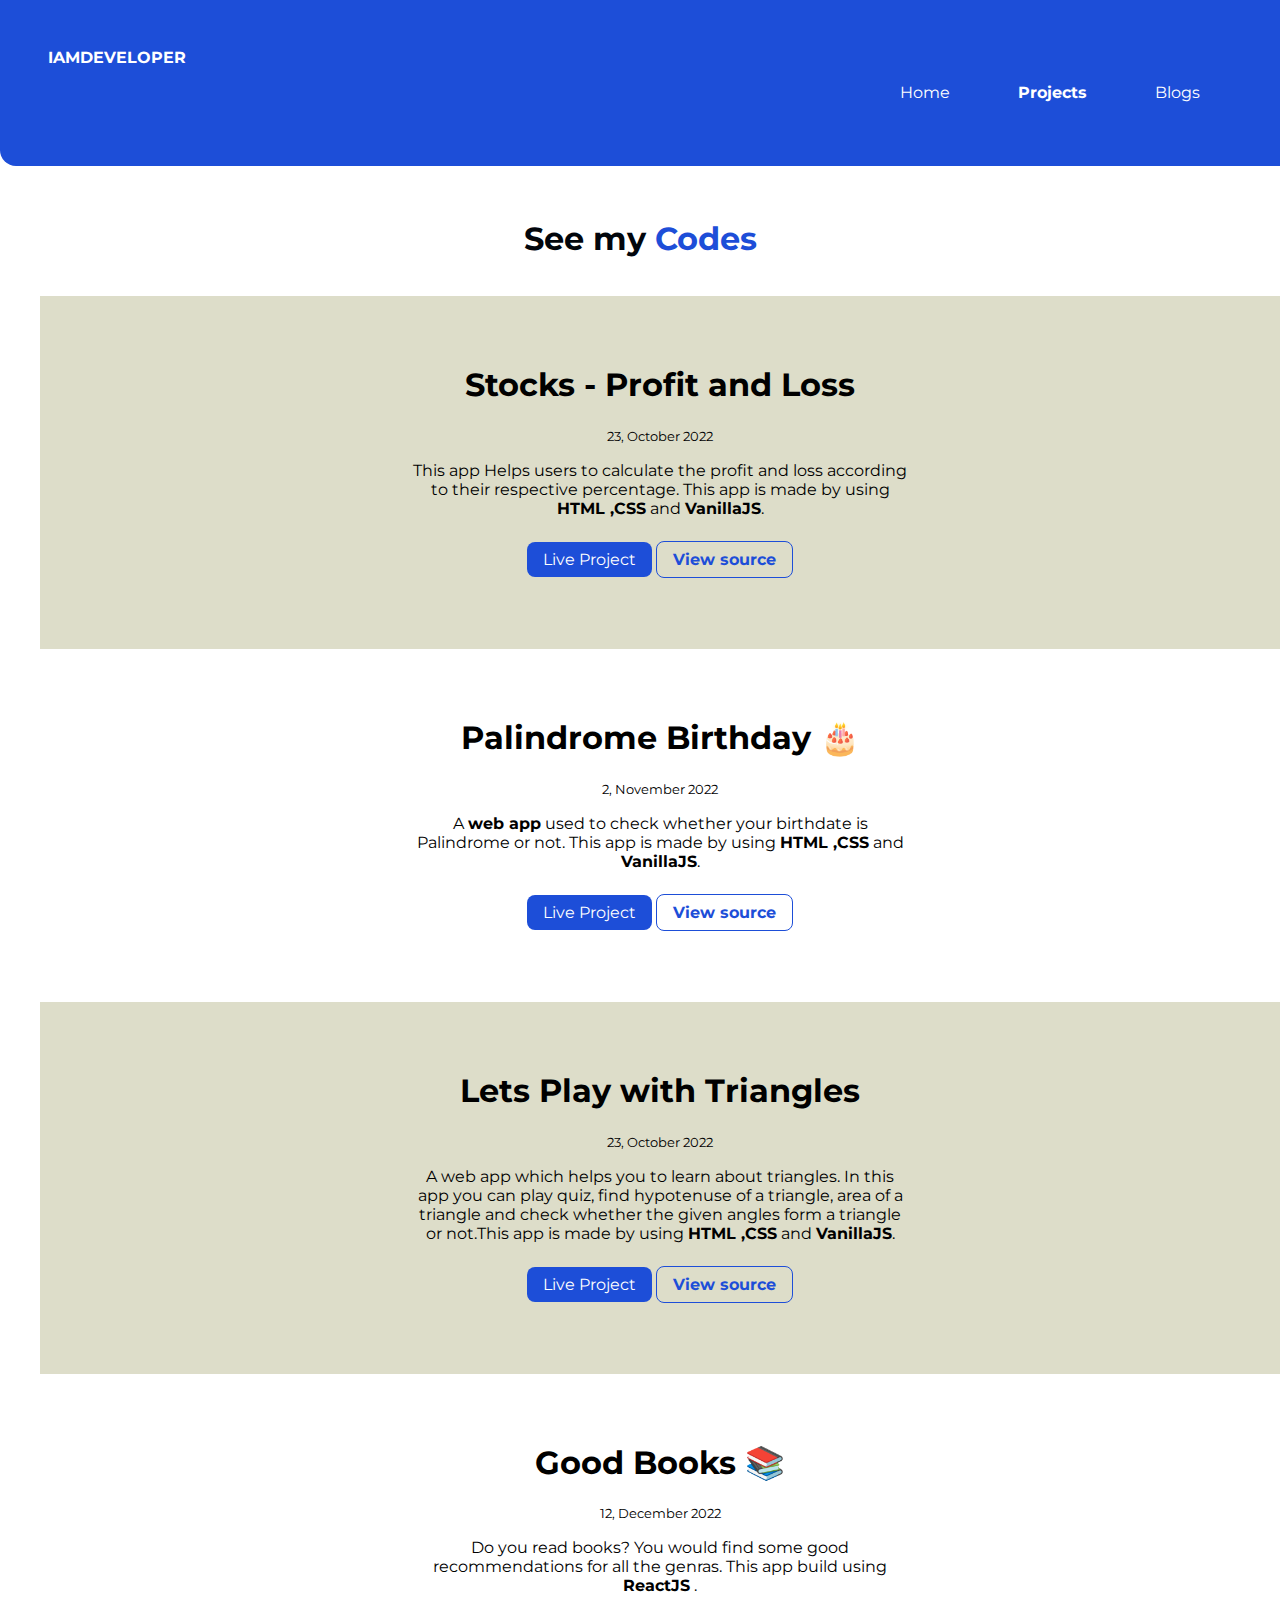
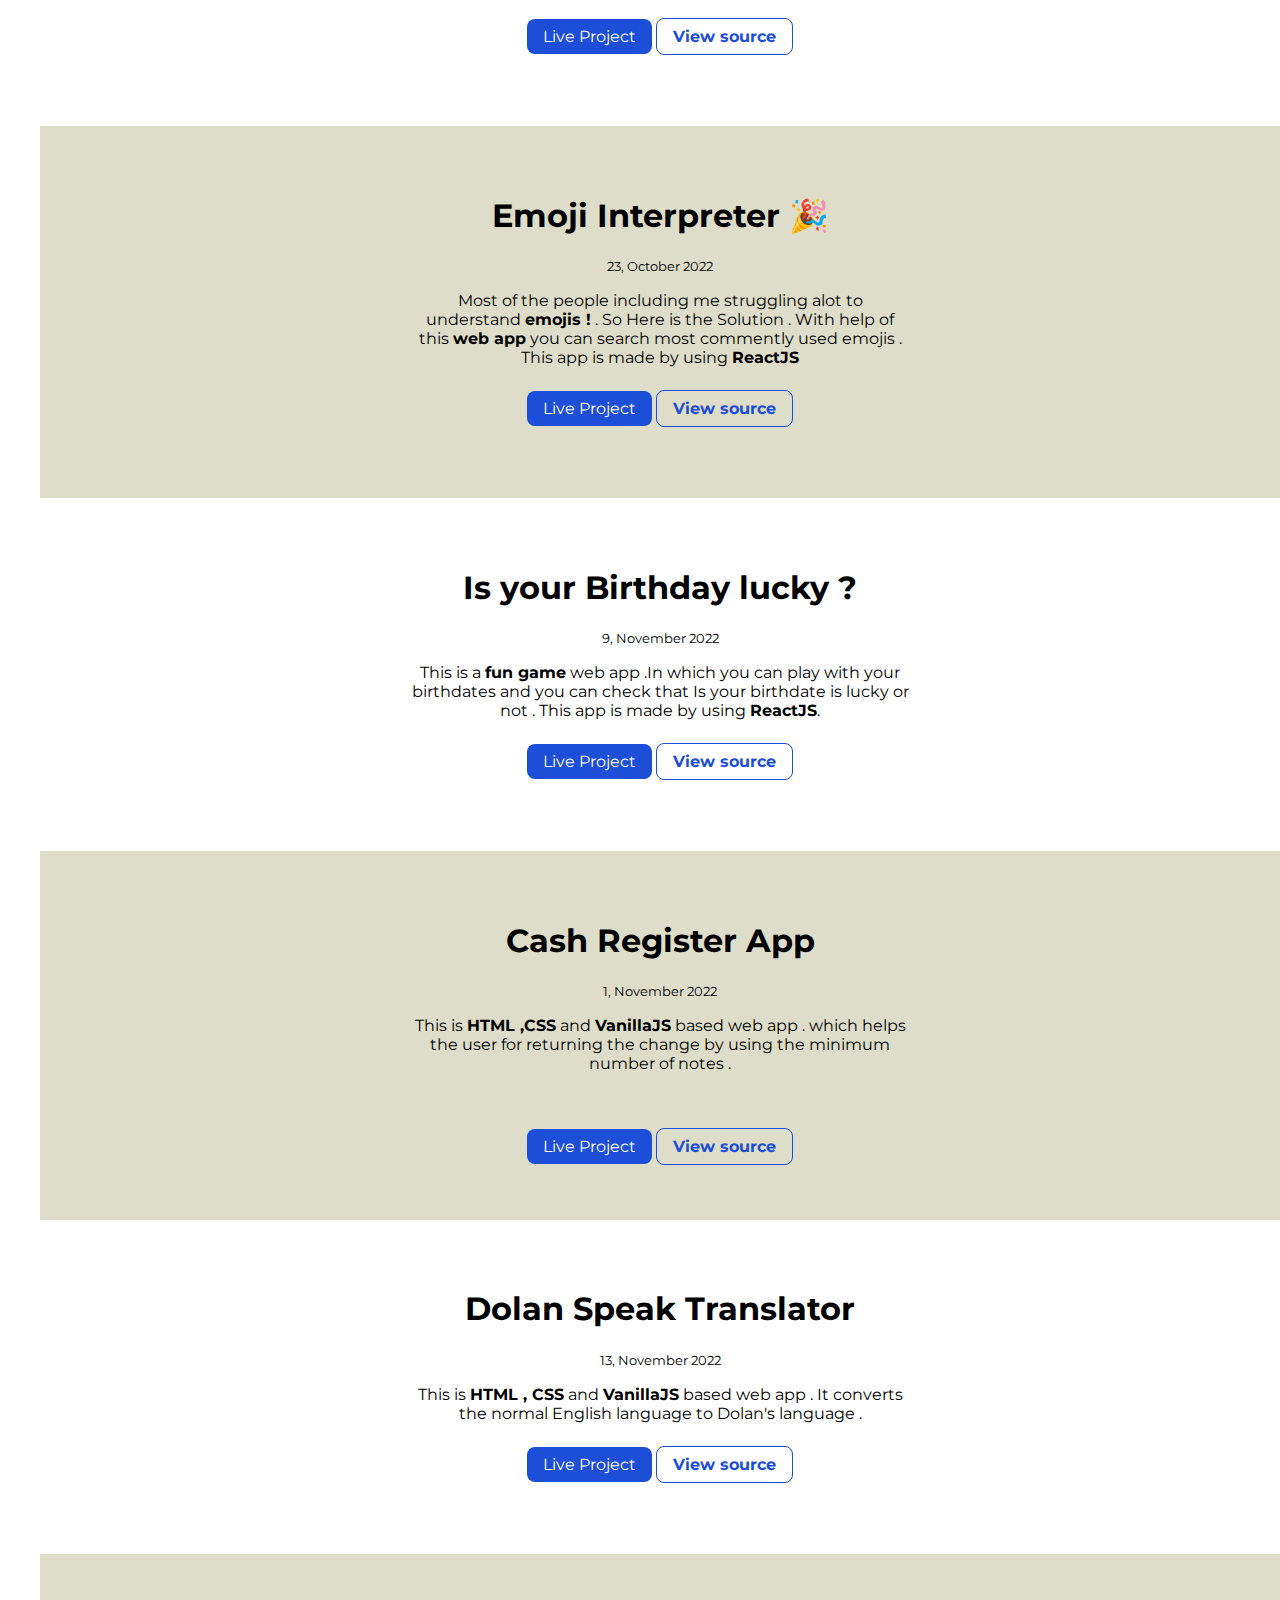
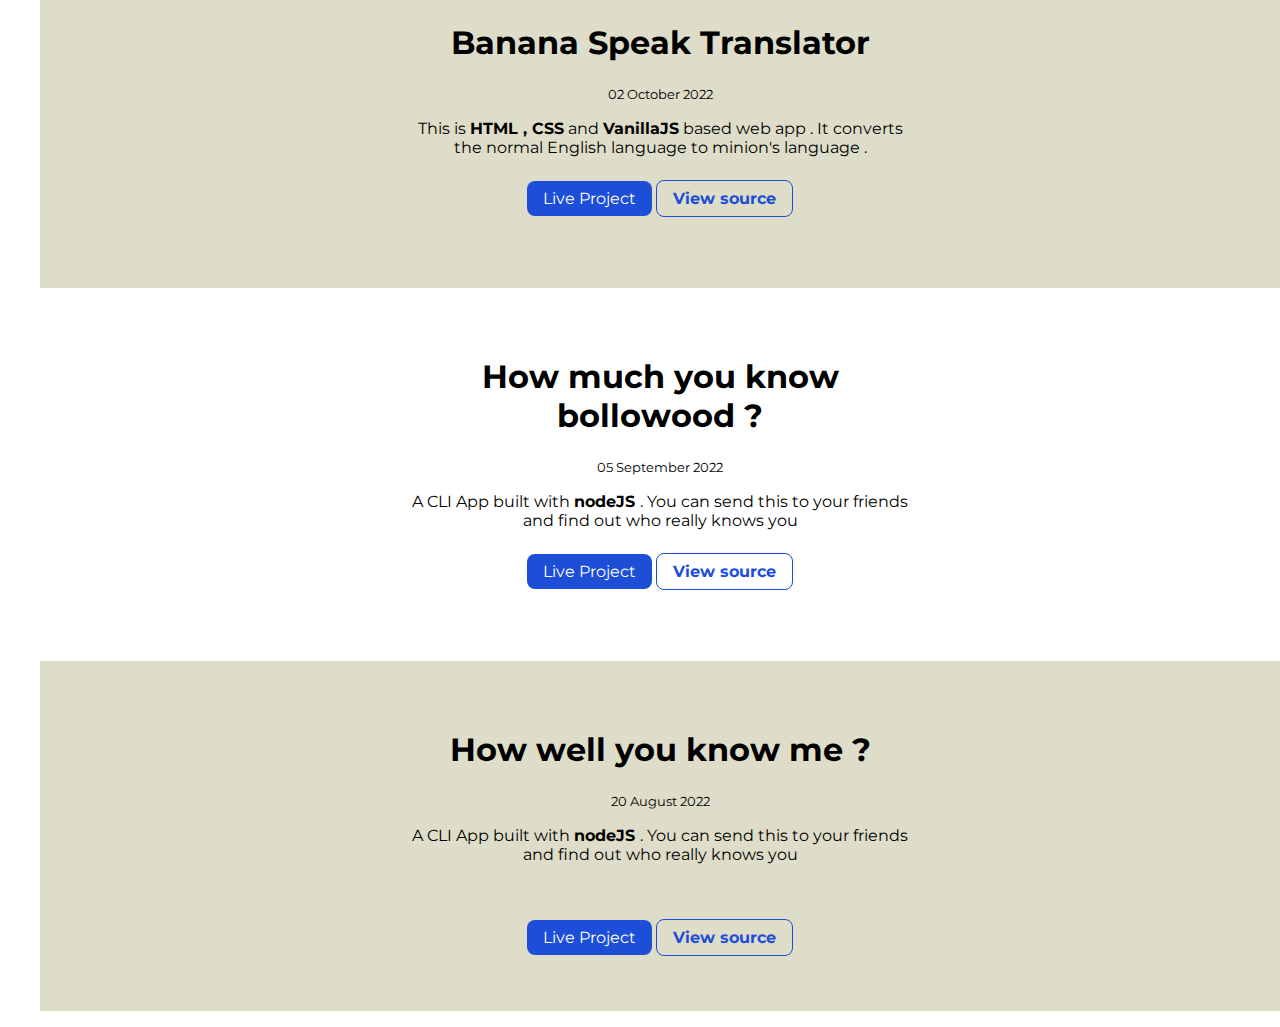
==== commit 2b645fbb: "updated" ====
--- a/projects.html
+++ b/projects.html
@@ -145,7 +145,7 @@
             <li class="section sect">
                 <div id="box" class="container container-center">
                     <h1> Banana Speak Translator </h1>
-                    <small> October 2022</small>
+                    <small>02 October 2022</small>
                     <p> This is <strong>HTML , CSS</strong> and <strong>VanillaJS</strong> based web
                      app . It converts the normal English language to minion's language .</p>
                      <p id="link-box">
@@ -158,7 +158,7 @@
             <li class="section">
                 <div id="box" class="container container-center ">
                     <h1 > How much you know bollowood ? </h1>
-                    <small> September 2022</small>
+                    <small>05 September 2022</small>
                     <p>A CLI App built with <strong> nodeJS </strong>. You can send this to your friends and find out who really knows you </p>
                     <p id="link-box">
                     <a  class= "link primary-link" href="https://replit.com/@SangeetaKurmi/My-quiz?embed=1&output=1">Live Project</a>
@@ -170,7 +170,7 @@
             <li class="section sect">
                 <div id="box" class="container container-center ">
                     <h1> How well you know me ? </h1>
-                    <small> August 2022</small>
+                    <small>20 August 2022</small>
                     <p>A CLI App built with <strong> nodeJS </strong>. You can send this to your friends and find out who really knows you </p>
                     <p id="link-box"></p>
                     <a  class= "link primary-link" href="https://replit.com/@SangeetaKurmi/friend-quiz2?embed=1&output=1">Live Project</a>
--- a/styles.css
+++ b/styles.css
@@ -11,7 +11,7 @@
 
 :root{
    --primary-color: #1d4ed8;
-   --grey-color : #363a3f;
+   --grey-color : #02060c;
 
 }
 
@@ -178,9 +178,14 @@
     padding: 1rem;
 }
 
-
+.dark{
+    color:solid black;
+    text-align: center;
+    font-size: large;
+    font-weight: 500;
+}
 
 .part{
     background-color: #ddddc9;
     max-width: 200%;
-}+}
